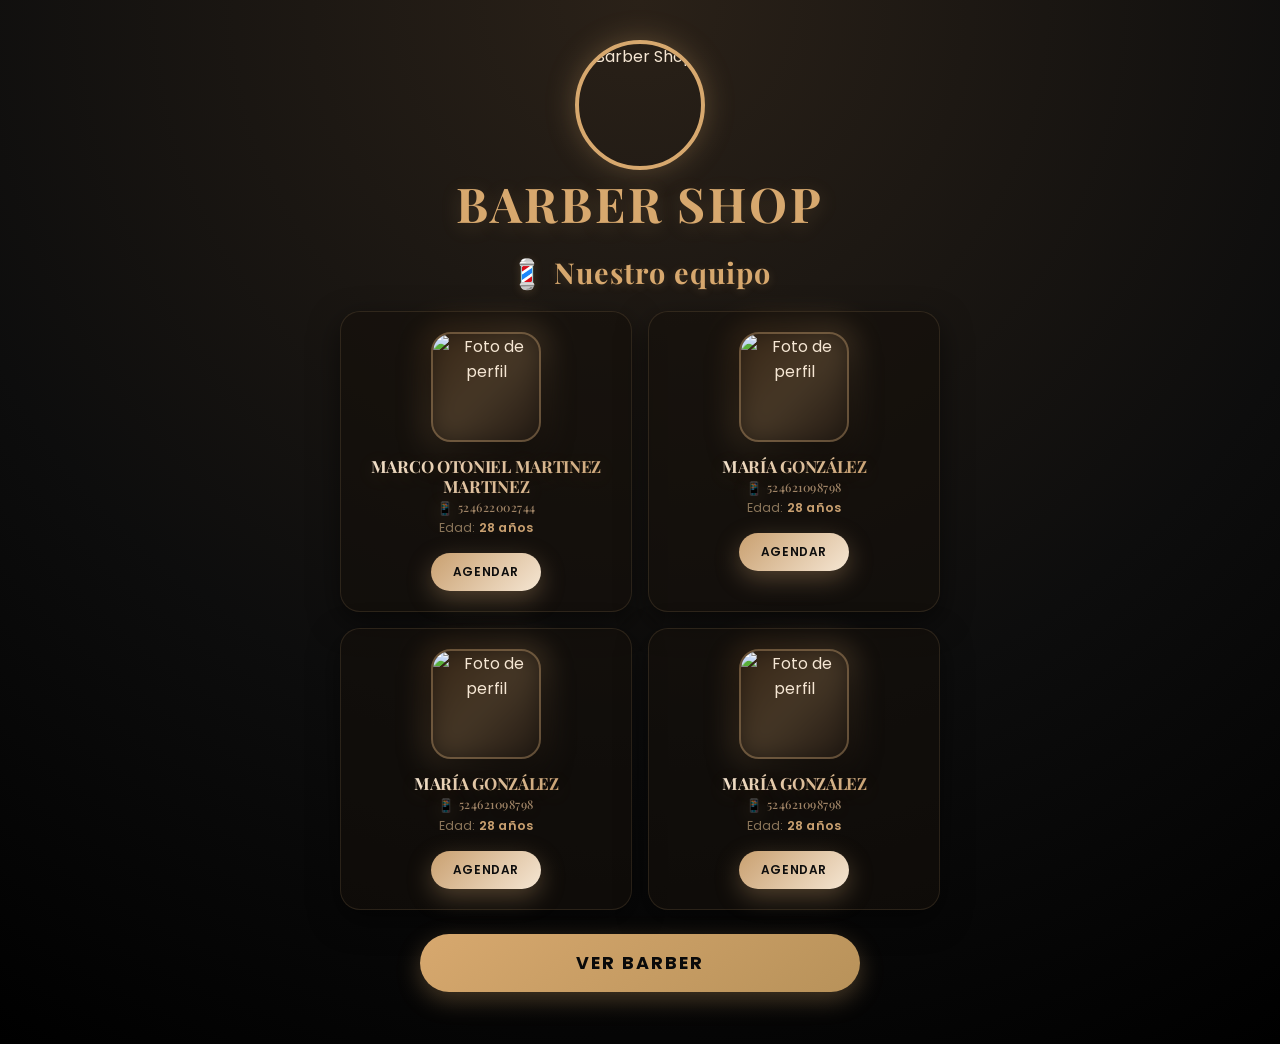
==== index.html @ 8d5e16c9 "Update index.html" ====
<!DOCTYPE html>
<html lang="es">
<head>
  <meta charset="UTF-8" />
  <meta name="viewport" content="width=device-width, initial-scale=1.0" />
  <title>Barber Shop | Sain Nt</title>
  <link rel="stylesheet" href="estilo.css" />
</head>
<body>

  <!-- ==================== CONTENEDOR PRINCIPAL ==================== -->
  <div id="contenedor-principal">

    <!-- ==================== EQUIPO / PERFILES ==================== -->
    <section id="equipo">
      <img
        src="https://www.dropbox.com/scl/fi/gk9ovs454q5nmxohsvfz5/Perfil.jpg?rlkey=qo2ha5it6e7pp2cpmdbgvv3h8&st=v2gquohz&raw=1"
        alt="Barber Shop" class="imagen-cita" />
      <h1>Barber Shop</h1>
      <h2 class="galeria-titulo">💈 Nuestro equipo</h2>

      <div class="grid">

        <div class="perfil" data-whatsapp="524622002744" data-nombre="Marco Otoniel Martinez Martinez">
          <div class="photo-wrapper">
            <img class="photo"
              src="https://images.unsplash.com/photo-1494790108377-be9c29b29330?w=400&h=400&fit=crop"
              alt="Foto de perfil">
          </div>
          <h1 class="name">Marco Otoniel Martinez Martinez</h1>
          <h1 class="Whatsapp">524622002744</h1>
          <p class="age">Edad: <span>28 años</span></p>
          <button class="btn" type="button">Agendar</button>
        </div>

        <div class="perfil" data-whatsapp="524621098798" data-nombre="María González">
          <div class="photo-wrapper">
            <img class="photo"
              src="https://images.unsplash.com/photo-1494790108377-be9c29b29330?w=400&h=400&fit=crop"
              alt="Foto de perfil">
          </div>
          <h1 class="name">María González</h1>
          <h1 class="Whatsapp">524621098798</h1>
          <p class="age">Edad: <span>28 años</span></p>
          <button class="btn" type="button">Agendar</button>
        </div>

        <div class="perfil" data-whatsapp="524621098798" data-nombre="María González">
          <div class="photo-wrapper">
            <img class="photo"
              src="https://images.unsplash.com/photo-1494790108377-be9c29b29330?w=400&h=400&fit=crop"
              alt="Foto de perfil">
          </div>
          <h1 class="name">María González</h1>
          <h1 class="Whatsapp">524621098798</h1>
          <p class="age">Edad: <span>28 años</span></p>
          <button class="btn" type="button">Agendar</button>
        </div>

        <div class="perfil" data-whatsapp="524621098798" data-nombre="María González">
          <div class="photo-wrapper">
            <img class="photo"
              src="https://images.unsplash.com/photo-1494790108377-be9c29b29330?w=400&h=400&fit=crop"
              alt="Foto de perfil">
          </div>
          <h1 class="name">María González</h1>
          <h1 class="Whatsapp">524621098798</h1>
          <p class="age">Edad: <span>28 años</span></p>
          <button class="btn" type="button">Agendar</button>
        </div>

      </div>
    </section>

    <!-- ==================== GALERÍA DE FOTOS ==================== -->
    <div id="galeria-container">
      <h2 class="galeria-titulo">📸 Fotos de nuestros cortes</h2>
      <div class="galeria-grid">

        <img src="https://www.dropbox.com/scl/fi/rebb2rkv8m1qwoywlo11x/Corte1.jpg?rlkey=35dyonvdhmhlpkt315h1ktj0w&st=x33bgt6k&raw=1" alt="Corte 1" class="galeria-foto" />
        <img src="https://www.dropbox.com/scl/fi/h7a01fz50btt3uraj9sbn/Corte2.jpg?rlkey=eo72pn3oqjks4arxpb14tcs82&st=zh1ozt8t&raw=1" alt="Corte 2" class="galeria-foto" />
        <img src="https://www.dropbox.com/scl/fi/o0qcbgrgojm6f21iariqy/Corte3.jpg?rlkey=83l7flxjhtm822s25ouggsphu&st=lciu3ddf&raw=1" alt="Corte 3" class="galeria-foto" />
        <img src="https://www.dropbox.com/scl/fi/fuzi708csgy3k9ri1jt11/Corte4.jpg?rlkey=x192fbt3ss76ifsrvoroagul5&st=v8ja7fie&raw=1" alt="Corte 4" class="galeria-foto" />
        <img src="https://www.dropbox.com/scl/fi/1bytz9dvdk6gybdmdzhyf/Corte5.jpg?rlkey=3t747ysejq23qeg1u5rkk6ebt&st=7eobbdil&raw=1" alt="Corte 5" class="galeria-foto" />

        <img src="https://www.dropbox.com/scl/fi/rebb2rkv8m1qwoywlo11x/Corte1.jpg?rlkey=35dyonvdhmhlpkt315h1ktj0w&st=x33bgt6k&raw=1" alt="Corte 6" class="galeria-foto oculta" />
        <img src="https://www.dropbox.com/scl/fi/h7a01fz50btt3uraj9sbn/Corte2.jpg?rlkey=eo72pn3oqjks4arxpb14tcs82&st=zh1ozt8t&raw=1" alt="Corte 7" class="galeria-foto oculta" />
        <img src="https://www.dropbox.com/scl/fi/o0qcbgrgojm6f21iariqy/Corte3.jpg?rlkey=83l7flxjhtm822s25ouggsphu&st=lciu3ddf&raw=1" alt="Corte 8" class="galeria-foto oculta" />

      </div>
    </div>
  </div>

  <!-- BOTÓN "VER MÁS" -->
  <button id="button2" type="button">Ver más</button>

  <!-- ==================== MODAL: FORMULARIO DE CITA ==================== -->
  <div id="modal-cita" class="modal-overlay" aria-hidden="true">
    <div class="modal-contenido" role="dialog" aria-modal="true">

      <button class="cerrar-modal" id="cerrarModal" type="button" aria-label="Cerrar">&times;</button>

      <img id="barberoFoto" class="imagen-cita" src="" alt="Barbero" />

      <h2 class="modal-titulo">Agendar con <span id="barberoNombre"></span></h2>
      <p class="modal-whats">WhatsApp: <strong id="barberoWhats"></strong></p>

      <input type="text" id="nombreInput" placeholder="Tu nombre completo..." required />
      <input type="text" id="servicioInput" placeholder="Servicio (ej. Corte + Barba)..." />

      <label class="label-banner" for="fechaInput">📅 Fecha</label>
      <input type="date" id="fechaInput" required />

      <label class="label-banner" for="horaInput">🕒 Hora</label>
      <input type="time" id="horaInput" required />

      <h3 class="Tex-tucita">Tu cita se agenda por medio de nuestro WhatsApp.</h3>
      <button id="agendarBtn" type="button">Enviar cita por WhatsApp</button>
    </div>
  </div>

  <!-- ==================== PANTALLA DE PRE-AGENDA ==================== -->
  <div id="preagenda-overlay">
    <img
      src="https://www.dropbox.com/scl/fi/gk9ovs454q5nmxohsvfz5/Perfil.jpg?rlkey=qo2ha5it6e7pp2cpmdbgvv3h8&st=v2gquohz&raw=1"
      alt="Barber shop" class="imagen-cita" />
    <h2>Estamos cerrados</h2>
    <p>Nuestro horario terminó a las <strong>9:10 pm</strong>.<br>
       Puedes dejar tu cita pre-agendada para mañana.</p>
    <button id="preagendarBtn" type="button">Pre-agendar</button>
  </div>

  <script src="script.js"></script>
</body>
</html>
---- estilo.css ----
/* ============================================================
   FUENTES EXTERNAS
   ============================================================ */
@import url('https://fonts.googleapis.com/css2?family=Inter:wght@300;400;600;700&family=Playfair+Display:wght@700&family=Poppins:wght@300;400;600;700&display=swap');

/* ============================================================
   RESETEO Y BASE
   ============================================================ */
* {
  margin: 0;
  padding: 0;
  box-sizing: border-box;
}

/* ============================================================
   BODY
   ============================================================ */
body {
  min-height: 100vh;
  font-family: 'Poppins', 'Inter', -apple-system, BlinkMacSystemFont, 'Segoe UI', Roboto, sans-serif;
  background: #0a0a0a;
  background-image: radial-gradient(circle at top, #2a2118 0%, #0d0d0d 60%, #000 100%);
  color: #f5e6d3;
  padding: 40px 20px;
  display: flex;
  flex-direction: column;
  align-items: center;
  justify-content: center;
  position: relative;
}

/* ============================================================
   BLOQUE 1 · GRID DE PERFILES
   ============================================================ */
.grid {
  display: grid;
  grid-template-columns: repeat(2, 1fr);
  gap: 16px;
  width: 100%;
  max-width: 900px;
  margin: 0 auto;
}

.perfil {
  display: flex;
  flex-direction: column;
  align-items: center;
  text-align: center;
  padding: 20px 12px;
  border-radius: 20px;
  background: rgba(20, 15, 10, 0.6);
  border: 1px solid rgba(201, 160, 112, 0.15);
  box-shadow: 0 10px 30px rgba(0, 0, 0, 0.5);
  transition: transform 0.3s ease, box-shadow 0.3s ease, border-color 0.3s ease;
}

.perfil:hover {
  transform: translateY(-5px);
  border-color: rgba(201, 160, 112, 0.4);
  box-shadow: 0 15px 40px rgba(139, 90, 43, 0.35);
}

.photo-wrapper {
  position: relative;
  display: inline-block;
  margin-bottom: 14px;
}

.photo-wrapper::before {
  content: '';
  position: absolute;
  inset: -6px;
  border-radius: 22px;
  background: linear-gradient(135deg, #8b5a2b, #c9a070, #3b2a1f);
  z-index: -1;
  filter: blur(14px);
  opacity: 0.7;
}

.photo {
  width: 110px;
  height: 110px;
  border-radius: 20px;
  object-fit: cover;
  display: block;
  border: 2px solid rgba(201, 160, 112, 0.4);
  box-shadow: 0 10px 30px rgba(0, 0, 0, 0.6);
  transition: transform 0.4s ease, box-shadow 0.4s ease;
}

.photo:hover {
  transform: scale(1.03);
  box-shadow: 0 15px 40px rgba(139, 90, 43, 0.6);
}

.name {
  font-size: 1.05rem;
  font-weight: 700;
  letter-spacing: -0.3px;
  background: linear-gradient(135deg, #f5e6d3, #c9a070);
  -webkit-background-clip: text;
  -webkit-text-fill-color: transparent;
  background-clip: text;
  margin-bottom: 4px;
}

.Whatsapp {
  font-size: 0.75rem;
  font-weight: 500;
  color: #a08466;
  letter-spacing: 0.5px;
  margin-bottom: 4px;
  display: inline-flex;
  align-items: center;
  gap: 4px;
}

.Whatsapp::before {
  content: '📱';
  font-size: 0.8rem;
}

.age {
  font-size: 0.78rem;
  color: #8a755a;
  letter-spacing: 0.2px;
  margin-bottom: 16px;
}

.age span {
  font-weight: 600;
  color: #c9a070;
}

.btn {
  padding: 10px 22px;
  font-size: 0.75rem;
  font-weight: 600;
  font-family: inherit;
  color: #0d0d0d;
  background: linear-gradient(135deg, #c9a070, #f5e6d3, #c9a070);
  background-size: 200% 200%;
  border: none;
  border-radius: 50px;
  cursor: pointer;
  letter-spacing: 0.6px;
  text-transform: uppercase;
  box-shadow: 0 8px 24px rgba(201, 160, 112, 0.35);
  transition: all 0.35s ease;
}

.btn:hover {
  background-position: 100% 50%;
  transform: translateY(-3px);
  box-shadow: 0 12px 32px rgba(201, 160, 112, 0.6);
}

.btn:active {
  transform: translateY(-1px);
  box-shadow: 0 6px 18px rgba(201, 160, 112, 0.4);
}

/* ============================================================
   CONTENEDOR PRINCIPAL
   ============================================================ */
#contenedor-principal {
  width: 100%;
  max-width: 600px;
  display: flex;
  flex-direction: column;
  align-items: center;
}

/* ============================================================
   GALERÍA
   ============================================================ */
#galeria-container {
  width: 100%;
  max-width: 600px;
  display: flex;
  flex-direction: column;
  align-items: center;
  justify-content: center;
  text-align: center;
  box-sizing: border-box;
  transition: all 0.6s ease;
  overflow: hidden;
  max-height: 0;
  opacity: 0;
  margin: 0;
  padding: 0;
  pointer-events: none;
}

#galeria-container.visible {
  max-height: 5000px;
  opacity: 1;
  margin: 20px auto 10px;
  padding: 0 10px;
  pointer-events: auto;
}

/* ============================================================
   IMAGEN CIRCULAR
   ============================================================ */
.imagen-cita {
  display: block;
  width: 130px;
  height: 130px;
  border-radius: 50%;
  object-fit: cover;
  margin: 0 auto 5px;
  border: 4px solid #D7A86E;
  box-shadow: 0 0 30px rgba(215, 168, 110, 0.3);
  transition: transform 0.4s ease, box-shadow 0.4s ease;
}

.imagen-cita:hover {
  transform: scale(1.05) rotate(-2deg);
  box-shadow: 0 0 50px rgba(215, 168, 110, 0.5);
}

/* ============================================================
   TÍTULOS
   ============================================================ */
h1 {
  font-family: 'Playfair Display', serif;
  color: #D7A86E;
  font-size: clamp(1.8rem, 5vw, 3.5rem);
  font-weight: 700;
  letter-spacing: clamp(1px, 0.3vw, 3px);
  text-shadow: 0 4px 20px rgba(215, 168, 110, 0.2);
  margin: 0 0 20px 0;
  line-height: 1.2;
  text-transform: uppercase;
  word-wrap: break-word;
  overflow-wrap: break-word;
  max-width: 100%;
  text-align: center;
}

/* ============================================================
   LABELS
   ============================================================ */
.label-banner {
  display: block;
  font-family: 'Poppins', sans-serif;
  font-size: 0.8rem;
  font-weight: 600;
  text-transform: uppercase;
  letter-spacing: 1.5px;
  color: #D7A86E;
  margin-bottom: 4px;
  text-align: left;
  padding-left: 5px;
  opacity: 0.8;
  width: 100%;
  max-width: 440px;
}

/* ============================================================
   INPUTS
   ============================================================ */
#nombreInput,
#servicioInput {
  background: rgba(255, 255, 255, 0.06);
  backdrop-filter: blur(6px);
  -webkit-backdrop-filter: blur(6px);
  border: 1px solid rgba(215, 168, 110, 0.25);
  border-radius: 50px;
  padding: 15px 22px;
  width: 100%;
  max-width: 440px;
  font-size: 1rem;
  font-family: 'Poppins', sans-serif;
  font-weight: 300;
  color: #f0e6d3;
  outline: none;
  transition: all 0.3s ease;
  box-shadow: inset 0 2px 8px rgba(0, 0, 0, 0.4);
  margin-bottom: 14px;
}

#nombreInput::placeholder,
#servicioInput::placeholder {
  color: rgba(240, 230, 211, 0.5);
  font-weight: 300;
  letter-spacing: 0.5px;
}

#nombreInput:focus,
#servicioInput:focus {
  background: rgba(255, 255, 255, 0.12);
  border-color: #D7A86E;
  box-shadow: 0 0 25px rgba(215, 168, 110, 0.15), inset 0 2px 8px rgba(0, 0, 0, 0.4);
  color: #fff;
}

#fechaInput,
#horaInput {
  background: linear-gradient(145deg, #2a1f1a, #1a1210);
  border: 2px solid rgba(215, 168, 110, 0.4);
  border-radius: 50px;
  padding: 14px 22px;
  width: 100%;
  max-width: 440px;
  font-family: 'Poppins', sans-serif;
  font-weight: 600;
  font-size: 1.1rem;
  color: #f0e6d3;
  outline: none;
  transition: all 0.3s ease;
  box-shadow: 0 4px 15px rgba(0, 0, 0, 0.5), inset 0 2px 8px rgba(0, 0, 0, 0.4);
  margin-bottom: 18px;
  cursor: pointer;
  appearance: none;
  -webkit-appearance: none;
  text-align: center;
  letter-spacing: 1px;
  position: relative;
}

#fechaInput::-webkit-calendar-picker-indicator,
#horaInput::-webkit-calendar-picker-indicator {
  filter: invert(1) brightness(100%) sepia(30%) hue-rotate(10deg) saturate(300%);
  cursor: pointer;
  padding: 5px;
  opacity: 0.6;
  margin-left: 8px;
}

#fechaInput:hover,
#horaInput:hover {
  border-color: #D7A86E;
  background: linear-gradient(145deg, #3d2c25, #241a16);
  box-shadow: 0 8px 25px rgba(215, 168, 110, 0.2), inset 0 2px 8px rgba(0, 0, 0, 0.4);
  transform: translateY(-2px);
}

#fechaInput:focus,
#horaInput:focus {
  border-color: #D7A86E;
  background: linear-gradient(145deg, #3d2c25, #241a16);
  box-shadow: 0 0 30px rgba(215, 168, 110, 0.25), inset 0 2px 8px rgba(0, 0, 0, 0.4);
  transform: scale(1.02);
}

#fechaInput:valid,
#horaInput:valid {
  color: #f0e6d3;
}

/* ============================================================
   TEXTO WHATSAPP
   ============================================================ */
.Tex-tucita {
  font-size: 12px;
  text-align: center;
  font-style: italic;
  color: #fcf9f9;
  margin: 6px 0;
}

/* ============================================================
   BOTÓN AGENDAR (dentro del modal)
   ============================================================ */
#agendarBtn {
  background: linear-gradient(145deg, #D7A86E, #b8925a);
  border: none;
  border-radius: 50px;
  padding: 16px 28px;
  width: 100%;
  max-width: 440px;
  font-family: 'Poppins', sans-serif;
  font-weight: 700;
  font-size: 1.1rem;
  text-transform: uppercase;
  letter-spacing: 2.5px;
  color: #0a0a0a;
  cursor: pointer;
  transition: all 0.25s ease;
  box-shadow: 0 8px 25px rgba(215, 168, 110, 0.3);
  margin-top: 16px;
  margin-bottom: 4px;
  position: relative;
  overflow: hidden;
}

#agendarBtn:hover {
  transform: translateY(-3px) scale(1.02);
  box-shadow: 0 12px 35px rgba(215, 168, 110, 0.5);
  background: linear-gradient(145deg, #e2bc82, #c49e6a);
}

#agendarBtn:active {
  transform: scale(0.96);
  box-shadow: 0 4px 15px rgba(215, 168, 110, 0.2);
}

#agendarBtn::after {
  content: "";
  position: absolute;
  top: -50%;
  left: -50%;
  width: 200%;
  height: 200%;
  background: radial-gradient(circle, rgba(255, 255, 255, 0.15) 0%, transparent 60%);
  opacity: 0;
  transition: opacity 0.4s ease;
  pointer-events: none;
}

#agendarBtn:hover::after {
  opacity: 1;
}

/* ============================================================
   BOTÓN "VER MÁS"
   ============================================================ */
#button2 {
  background: linear-gradient(145deg, #D7A86E, #b8925a);
  border: none;
  border-radius: 50px;
  padding: 14px 28px;
  width: 100%;
  max-width: 440px;
  font-family: 'Poppins', sans-serif;
  font-weight: 700;
  font-size: 1rem;
  text-transform: uppercase;
  letter-spacing: 2px;
  color: #0a0a0a;
  cursor: pointer;
  transition: all 0.25s ease;
  box-shadow: 0 8px 25px rgba(215, 168, 110, 0.3);
  margin-top: 24px;
  margin-bottom: 12px;
  position: relative;
  overflow: hidden;
}

#button2:hover {
  transform: translateY(-3px) scale(1.02);
  box-shadow: 0 12px 35px rgba(215, 168, 110, 0.5);
  background: linear-gradient(145deg, #e2bc82, #c49e6a);
}

#button2:active {
  transform: scale(0.96);
  box-shadow: 0 4px 15px rgba(215, 168, 110, 0.2);
}

#button2::after {
  content: "";
  position: absolute;
  top: -50%;
  left: -50%;
  width: 200%;
  height: 200%;
  background: radial-gradient(circle, rgba(255, 255, 255, 0.15) 0%, transparent 60%);
  opacity: 0;
  transition: opacity 0.4s ease;
  pointer-events: none;
}

#button2:hover::after {
  opacity: 1;
}

/* ============================================================
   GALERÍA DE FOTOS
   ============================================================ */
.galeria-titulo {
  font-family: 'Playfair Display', serif;
  color: #D7A86E;
  font-size: 1.8rem;
  font-weight: 700;
  text-align: center;
  margin-bottom: 20px;
  text-shadow: 0 2px 10px rgba(215, 168, 110, 0.2);
  letter-spacing: 1px;
  width: 100%;
}

.galeria-grid {
  display: flex;
  flex-direction: column;
  align-items: center;
  gap: 20px;
  width: 100%;
}

.galeria-foto {
  display: block;
  margin: 0 auto;
  width: 100%;
  max-width: 500px;
  height: auto;
  aspect-ratio: 16 / 9;
  object-fit: cover;
  border-radius: 16px;
  box-shadow: 0 4px 20px rgba(0, 0, 0, 0.6);
  transition: transform 0.3s ease, box-shadow 0.3s ease, border-color 0.3s ease;
  background: #1a1a1a;
  border: 1px solid rgba(215, 168, 110, 0.15);
}

.galeria-foto:hover {
  transform: scale(1.03);
  box-shadow: 0 8px 35px rgba(215, 168, 110, 0.25);
  border-color: rgba(215, 168, 110, 0.4);
}

.galeria-foto.oculta {
  display: none;
}

/* ============================================================
   ANIMACIÓN DE ENTRADA
   ============================================================ */
@keyframes fadeInUp {
  0% {
    opacity: 0;
    transform: translateY(40px) scale(0.96);
  }
  100% {
    opacity: 1;
    transform: translateY(0) scale(1);
  }
}

.imagen-cita,
h1,
.label-banner,
#nombreInput,
#fechaInput,
#horaInput,
#servicioInput,
#agendarBtn {
  animation: fadeInUp 0.8s ease forwards;
}

.label-banner { animation-delay: 0.05s; }
#nombreInput  { animation-delay: 0.1s; }
#fechaInput   { animation-delay: 0.15s; }
#horaInput    { animation-delay: 0.2s; }
#servicioInput{ animation-delay: 0.25s; }
#agendarBtn   { animation-delay: 0.3s; }

/* ============================================================
   MODAL DE CITA
   ============================================================ */
.modal-overlay {
  position: fixed;
  inset: 0;
  background: rgba(0, 0, 0, 0.8);
  backdrop-filter: blur(6px);
  -webkit-backdrop-filter: blur(6px);
  display: flex;
  align-items: center;
  justify-content: center;
  padding: 20px;
  z-index: 9998;
  opacity: 0;
  visibility: hidden;
  transition: opacity 0.3s ease, visibility 0.3s ease;
}

.modal-overlay.activo {
  opacity: 1;
  visibility: visible;
}

.modal-contenido {
  position: relative;
  background: linear-gradient(160deg, #1c140e 0%, #0d0907 100%);
  border: 1px solid rgba(215, 168, 110, 0.25);
  border-radius: 24px;
  padding: 30px 24px 26px;
  width: 100%;
  max-width: 440px;
  max-height: 92vh;
  overflow-y: auto;
  box-shadow: 0 30px 60px rgba(0, 0, 0, 0.7), 0 0 40px rgba(215, 168, 110, 0.08);
  text-align: center;
  transform: translateY(30px) scale(0.94);
  transition: transform 0.35s cubic-bezier(0.22, 1, 0.36, 1);
}

.modal-overlay.activo .modal-contenido {
  transform: translateY(0) scale(1);
}

/* Scrollbar del modal */
.modal-contenido::-webkit-scrollbar {
  width: 6px;
}
.modal-contenido::-webkit-scrollbar-thumb {
  background: rgba(215, 168, 110, 0.4);
  border-radius: 10px;
}
.modal-contenido::-webkit-scrollbar-track {
  background: transparent;
}

/* Foto circular del barbero dentro del modal */
.modal-contenido .imagen-cita {
  width: 100px;
  height: 100px;
  border-width: 3px;
  margin-bottom: 12px;
}

/* Título del modal */
.modal-titulo {
  font-family: 'Playfair Display', serif;
  color: #D7A86E;
  font-size: 1.35rem;
  font-weight: 700;
  letter-spacing: 0.5px;
  margin-bottom: 6px;
  text-align: center;
  text-shadow: 0 4px 20px rgba(215, 168, 110, 0.2);
}

.modal-titulo span {
  background: linear-gradient(135deg, #f5e6d3, #c9a070);
  -webkit-background-clip: text;
  -webkit-text-fill-color: transparent;
  background-clip: text;
}

/* Texto de WhatsApp del barbero */
.modal-whats {
  font-size: 0.8rem;
  color: #a08466;
  letter-spacing: 0.5px;
  margin-bottom: 22px;
  display: inline-flex;
  align-items: center;
  justify-content: center;
  gap: 6px;
  padding: 6px 14px;
  border: 1px solid rgba(215, 168, 110, 0.2);
  border-radius: 50px;
  background: rgba(215, 168, 110, 0.05);
}

.modal-whats::before {
  content: '📱';
  font-size: 0.85rem;
}

.modal-whats strong {
  color: #D7A86E;
  font-weight: 600;
}

/* Botón cerrar */
.cerrar-modal {
  position: absolute;
  top: 12px;
  right: 16px;
  width: 38px;
  height: 38px;
  background: rgba(215, 168, 110, 0.1);
  border: 1px solid rgba(215, 168, 110, 0.25);
  border-radius: 50%;
  font-size: 22px;
  line-height: 1;
  cursor: pointer;
  color: #D7A86E;
  display: flex;
  align-items: center;
  justify-content: center;
  transition: all 0.25s ease;
  padding: 0;
}

.cerrar-modal:hover {
  background: rgba(215, 168, 110, 0.25);
  color: #fff;
  transform: rotate(90deg);
}

/* Inputs dentro del modal: heredan los estilos de arriba */
.modal-contenido input {
  width: 100%;
  max-width: 100%;
}

.modal-contenido .label-banner {
  max-width: 100%;
}

.modal-contenido #agendarBtn {
  max-width: 100%;
}

/* ============================================================
   PANTALLA DE PRE-AGENDA
   ============================================================ */
#preagenda-overlay {
  display: none;
  position: fixed;
  inset: 0;
  z-index: 9999;
  flex-direction: column;
  align-items: center;
  justify-content: center;
  text-align: center;
  gap: 16px;
  padding: 24px;
  background: #0a0a0a;
  background-image: radial-gradient(circle at 50% 40%, #1a1a1a 0%, #0a0a0a 90%);
  color: #f0e6d3;
  overflow-y: auto;
}

#preagenda-overlay .imagen-cita {
  width: 130px;
  height: 130px;
  margin-bottom: 10px;
  animation: fadeInUp 0.8s ease forwards;
}

#preagenda-overlay h2 {
  font-family: 'Playfair Display', serif;
  color: #D7A86E;
  font-size: clamp(1.6rem, 5vw, 2.4rem);
  font-weight: 700;
  letter-spacing: 1px;
  text-transform: uppercase;
  text-shadow: 0 4px 20px rgba(215, 168, 110, 0.25);
  max-width: 90%;
  opacity: 0;
  animation: fadeInUp 0.8s ease 0.1s forwards;
}

#preagenda-overlay p {
  font-family: 'Poppins', sans-serif;
  font-weight: 300;
  font-size: 1rem;
  line-height: 1.5;
  color: rgba(240, 230, 211, 0.85);
  max-width: 420px;
  opacity: 0;
  animation: fadeInUp 0.8s ease 0.2s forwards;
}

#preagenda-overlay p strong {
  color: #D7A86E;
  font-weight: 600;
}

#preagendarBtn {
  margin-top: 10px;
  background: linear-gradient(145deg, #D7A86E, #b8925a);
  border: none;
  border-radius: 50px;
  padding: 16px 40px;
  font-family: 'Poppins', sans-serif;
  font-weight: 700;
  font-size: 1.1rem;
  text-transform: uppercase;
  letter-spacing: 2.5px;
  color: #0a0a0a;
  cursor: pointer;
  transition: all 0.25s ease;
  box-shadow: 0 8px 25px rgba(215, 168, 110, 0.35);
  position: relative;
  overflow: hidden;
  opacity: 0;
  animation: fadeInUp 0.8s ease 0.3s forwards;
}

#preagendarBtn:hover {
  transform: translateY(-3px) scale(1.03);
  box-shadow: 0 12px 35px rgba(215, 168, 110, 0.55);
  background: linear-gradient(145deg, #e2bc82, #c49e6a);
}

#preagendarBtn:active {
  transform: scale(0.96);
  box-shadow: 0 4px 15px rgba(215, 168, 110, 0.25);
}

/* ============================================================
   ESTADO CERRADO (body.cerrado)
   ============================================================ */
body.cerrado #contenedor-principal,
body.cerrado #button2 {
  display: none !important;
}

body.cerrado #preagenda-overlay {
  display: flex;
}

/* ============================================================
   RESPONSIVE · Móviles muy pequeños (≤ 375px)
   ============================================================ */
@media (max-width: 375px) {
  body { padding: 12px; }
  .imagen-cita { width: 80px; height: 80px; border-width: 3px; }
  h1 { font-size: 1.6rem; letter-spacing: 1.5px; margin-bottom: 16px; }
  .label-banner { font-size: 0.7rem; letter-spacing: 1px; max-width: 100%; }
  #nombreInput, #servicioInput { padding: 11px 16px; font-size: 0.85rem; margin-bottom: 10px; max-width: 100%; }
  #fechaInput, #horaInput { padding: 10px 16px; font-size: 0.85rem; margin-bottom: 14px; max-width: 100%; }
  #agendarBtn, #button2 { padding: 12px 16px; font-size: 0.9rem; letter-spacing: 1.5px; max-width: 100%; }
  #button2 { margin-top: 18px; }
  .galeria-titulo { font-size: 1.2rem; }
  .galeria-foto { max-width: 100%; border-radius: 12px; aspect-ratio: 4/3; }
  #galeria-container.visible { padding: 0 4px; }

  .modal-contenido { padding: 22px 16px 20px; border-radius: 18px; }
  .modal-contenido .imagen-cita { width: 78px; height: 78px; }
  .modal-titulo { font-size: 1.1rem; }
  .modal-whats { font-size: 0.72rem; padding: 5px 10px; }
  .cerrar-modal { width: 32px; height: 32px; font-size: 19px; top: 8px; right: 10px; }
}

/* ============================================================
   RESPONSIVE · Móviles medianos (376px - 480px)
   ============================================================ */
@media (min-width: 376px) and (max-width: 480px) {
  body { padding: 16px; }
  .imagen-cita { width: 100px; height: 100px; border-width: 3px; }
  h1 { font-size: 1.8rem; letter-spacing: 2px; margin-bottom: 18px; }
  .label-banner { max-width: 100%; }
  #nombreInput, #servicioInput { padding: 13px 18px; font-size: 0.9rem; margin-bottom: 12px; max-width: 100%; }
  #fechaInput, #horaInput { padding: 12px 18px; font-size: 0.9rem; margin-bottom: 16px; max-width: 100%; }
  #agendarBtn, #button2 { padding: 14px 20px; font-size: 1rem; letter-spacing: 2px; max-width: 100%; }
  #button2 { margin-top: 20px; }
  .galeria-titulo { font-size: 1.4rem; }
  .galeria-foto { max-width: 100%; }

  .modal-contenido { padding: 26px 20px 22px; }
  .modal-contenido .imagen-cita { width: 90px; height: 90px; }
  .modal-titulo { font-size: 1.2rem; }
}

/* ============================================================
   RESPONSIVE · Tablets pequeñas (481px - 768px)
   ============================================================ */
@media (min-width: 481px) and (max-width: 768px) {
  body { padding: 20px; }
  .imagen-cita { width: 120px; height: 120px; }
  h1 { font-size: 2rem; letter-spacing: 2.5px; margin-bottom: 18px; }
  #nombreInput, #servicioInput { padding: 14px 20px; font-size: 0.95rem; margin-bottom: 13px; max-width: 400px; }
  #fechaInput, #horaInput { padding: 13px 20px; font-size: 1rem; margin-bottom: 17px; max-width: 400px; }
  #agendarBtn, #button2 { padding: 15px 24px; font-size: 1rem; letter-spacing: 2.5px; max-width: 400px; }
  .label-banner { max-width: 400px; }
  .galeria-titulo { font-size: 1.6rem; }
  .galeria-foto { max-width: 450px; }
}

/* ============================================================
   RESPONSIVE · Tablets grandes / laptops pequeñas (769px - 1024px)
   ============================================================ */
@media (min-width: 769px) and (max-width: 1024px) {
  .imagen-cita { width: 140px; height: 140px; }
  h1 { font-size: 2.6rem; }
  #nombreInput, #servicioInput { font-size: 1rem; padding: 15px 22px; max-width: 480px; }
  #fechaInput, #horaInput { font-size: 1.1rem; padding: 14px 22px; max-width: 480px; }
  #agendarBtn, #button2 { font-size: 1.1rem; padding: 16px 28px; max-width: 480px; }
  .label-banner { max-width: 480px; }
  .galeria-foto { max-width: 500px; }
}

/* ============================================================
   RESPONSIVE · Escritorio (≥ 1025px)
   ============================================================ */
@media (min-width: 1025px) {
  .imagen-cita { width: 130px; height: 130px; }
  h1 { font-size: 2.4rem; }
  #nombreInput, #servicioInput { font-size: 1rem; padding: 15px 22px; max-width: 440px; }
  #fechaInput, #horaInput { font-size: 1.1rem; padding: 14px 22px; max-width: 440px; }
  #agendarBtn, #button2 { font-size: 1.1rem; padding: 16px 28px; max-width: 440px; }
  .label-banner { max-width: 440px; }
  .galeria-foto { max-width: 550px; }
}

/* ============================================================
   RESPONSIVE · Modo paisaje en móviles
   ============================================================ */
@media (max-height: 700px) and (orientation: landscape) {
  body { padding: 10px 20px; }
  .imagen-cita { width: 60px; height: 60px; border-width: 2px; margin-bottom: 2px; }
  h1 { font-size: 1.4rem; margin-bottom: 10px; letter-spacing: 1.5px; }
  .label-banner { font-size: 0.65rem; margin-bottom: 2px; max-width: 500px; }
  #nombreInput, #servicioInput { padding: 8px 14px; font-size: 0.8rem; margin-bottom: 6px; max-width: 500px; }
  #fechaInput, #horaInput { padding: 8px 14px; font-size: 0.8rem; margin-bottom: 8px; max-width: 500px; }
  #agendarBtn, #button2 { padding: 10px 16px; font-size: 0.85rem; letter-spacing: 1.5px; max-width: 500px; }
  .galeria-titulo { font-size: 1rem; margin-bottom: 8px; }
  .galeria-foto { max-width: 400px; aspect-ratio: 16/9; border-radius: 10px; }
  #galeria-container.visible { margin: 10px auto; }

  .modal-contenido { max-height: 96vh; padding: 18px 20px; }
  .modal-contenido .imagen-cita { width: 60px; height: 60px; margin-bottom: 6px; }
  .modal-titulo { font-size: 1rem; margin-bottom: 4px; }
  .modal-whats { margin-bottom: 12px; font-size: 0.72rem; }
}

/* ============================================================
   RESPONSIVE · Grid de perfiles en móvil
   ============================================================ */
@media (max-width: 600px) {
  body { padding: 20px 10px; }

  .grid { gap: 10px; }

  .perfil {
    padding: 14px 8px;
    border-radius: 16px;
  }

  .photo {
    width: 85px;
    height: 85px;
    border-radius: 16px;
  }

  .name { font-size: 0.88rem; }
  .Whatsapp { font-size: 0.68rem; }
  .age { font-size: 0.7rem; margin-bottom: 12px; }

  .btn {
    padding: 8px 14px;
    font-size: 0.68rem;
    letter-spacing: 0.4px;
  }
}

/* ============================================================
   RESPONSIVE · Overlay de pre-agenda (≤ 480px)
   ============================================================ */
@media (max-width: 480px) {
  #preagenda-overlay .imagen-cita { width: 100px; height: 100px; }
  #preagenda-overlay h2 { font-size: 1.6rem; }
  #preagenda-overlay p { font-size: 0.9rem; }
  #preagendarBtn { padding: 14px 32px; font-size: 1rem; letter-spacing: 2px; }
}
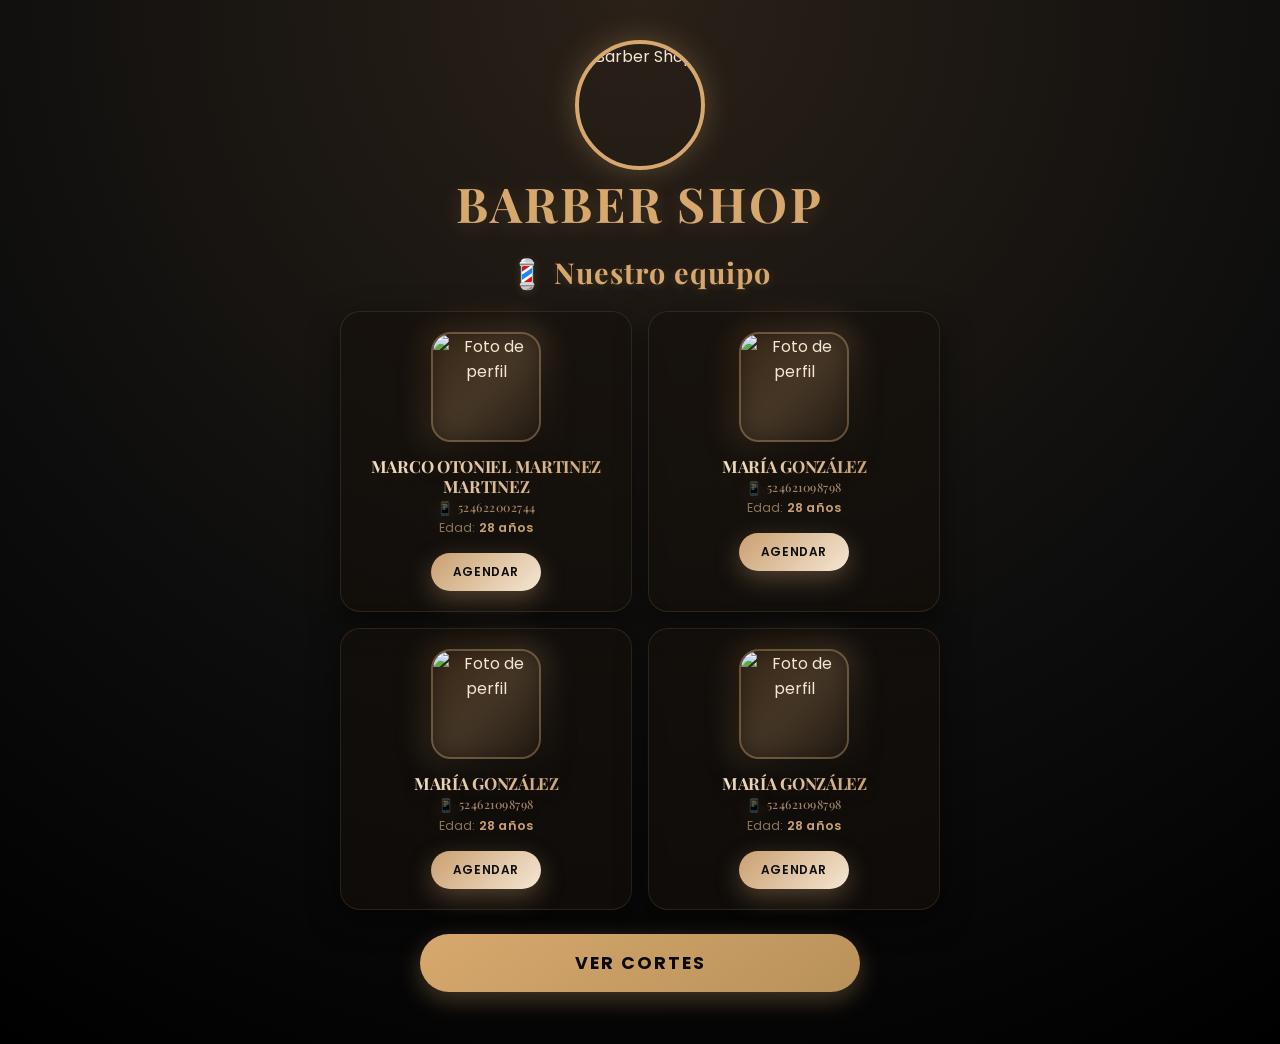
==== commit 30e8b178: "Update index.html" ====
--- a/index.html
+++ b/index.html
@@ -115,7 +115,7 @@
       <input type="time" id="horaInput" required />
 
       <h3 class="Tex-tucita">Tu cita se agenda por medio de nuestro WhatsApp.</h3>
-      <button id="agendarBtn" type="button">Enviar cita por WhatsApp</button>
+      <button id="agendarBtn" type="button">Agendar</button>
     </div>
   </div>
 
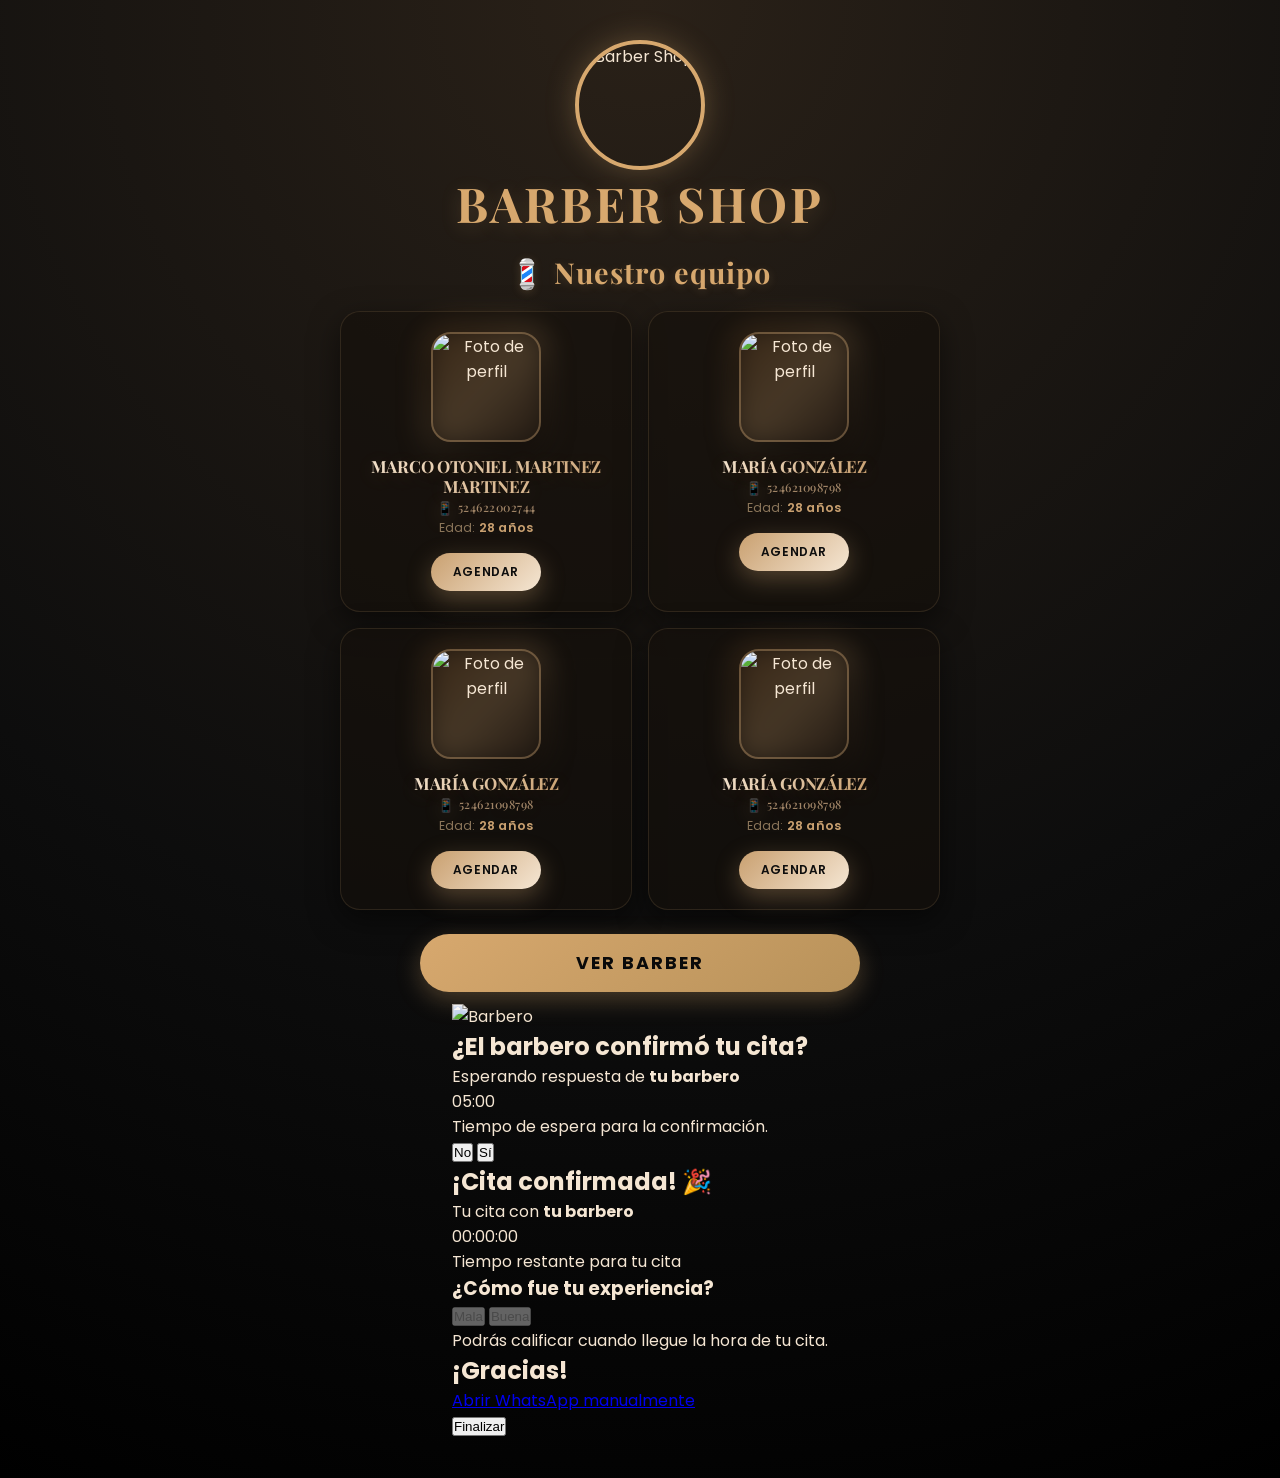
==== commit f91f2220: "Update index.html" ====
--- a/index.html
+++ b/index.html
@@ -130,6 +130,64 @@
     <button id="preagendarBtn" type="button">Pre-agendar</button>
   </div>
 
+  <!-- ============================================================
+       NUEVO: SEGUIMIENTO DE LA CITA (BLOQUEA TODA LA PÁGINA)
+       ============================================================ -->
+  <div id="seguimiento-overlay" aria-hidden="true" role="alertdialog" aria-modal="true" aria-live="assertive">
+    <div class="seg-card">
+
+      <img id="segFoto" class="seg-foto" src="" alt="Barbero" />
+
+      <!-- ---------- PASO 1: ¿EL BARBERO CONFIRMÓ? ---------- -->
+      <div id="pasoConfirmacion" class="seg-paso">
+        <h2 class="seg-titulo">¿El barbero confirmó tu cita?</h2>
+        <p class="seg-sub">Esperando respuesta de <strong id="segNombre">tu barbero</strong></p>
+
+        <div class="seg-contador" id="contadorConfirmacion">05:00</div>
+        <p class="seg-nota" id="notaConfirmacion">Tiempo de espera para la confirmación.</p>
+
+        <div class="seg-botones">
+          <button id="btnNo" class="seg-btn seg-no" type="button">No</button>
+          <button id="btnSi" class="seg-btn seg-si" type="button">Sí</button>
+        </div>
+      </div>
+
+      <!-- ---------- PASO 2: CUENTA REGRESIVA HASTA LA CITA ---------- -->
+      <div id="pasoCita" class="seg-paso oculto">
+        <h2 class="seg-titulo">¡Cita confirmada! 🎉</h2>
+        <p class="seg-sub">
+          Tu cita con <strong id="segNombre2">tu barbero</strong><br>
+          <span id="segFechaCita"></span>
+        </p>
+
+        <div class="seg-contador" id="contadorCita">00:00:00</div>
+        <p class="seg-nota">Tiempo restante para tu cita</p>
+
+        <h3 class="seg-pregunta">¿Cómo fue tu experiencia?</h3>
+        <div class="seg-botones">
+          <button id="btnMala"  class="seg-btn seg-mala"  type="button" disabled>Mala</button>
+          <button id="btnBuena" class="seg-btn seg-buena" type="button" disabled>Buena</button>
+        </div>
+        <p class="seg-nota" id="notaCalificar">Podrás calificar cuando llegue la hora de tu cita.</p>
+      </div>
+
+      <!-- ---------- PASO 3: GRACIAS ---------- -->
+      <div id="pasoGracias" class="seg-paso oculto">
+        <h2 class="seg-titulo" id="graciasTitulo">¡Gracias!</h2>
+        <p class="seg-sub" id="graciasTexto"></p>
+
+        <a id="linkWhatsManual" class="seg-link oculto" href="#" target="_blank" rel="noopener">
+          Abrir WhatsApp manualmente
+        </a>
+
+        <div class="seg-botones">
+          <button id="btnFinalizar" class="seg-btn seg-si" type="button">Finalizar</button>
+        </div>
+      </div>
+
+    </div>
+  </div>
+
   <script src="script.js"></script>
 </body>
 </html>
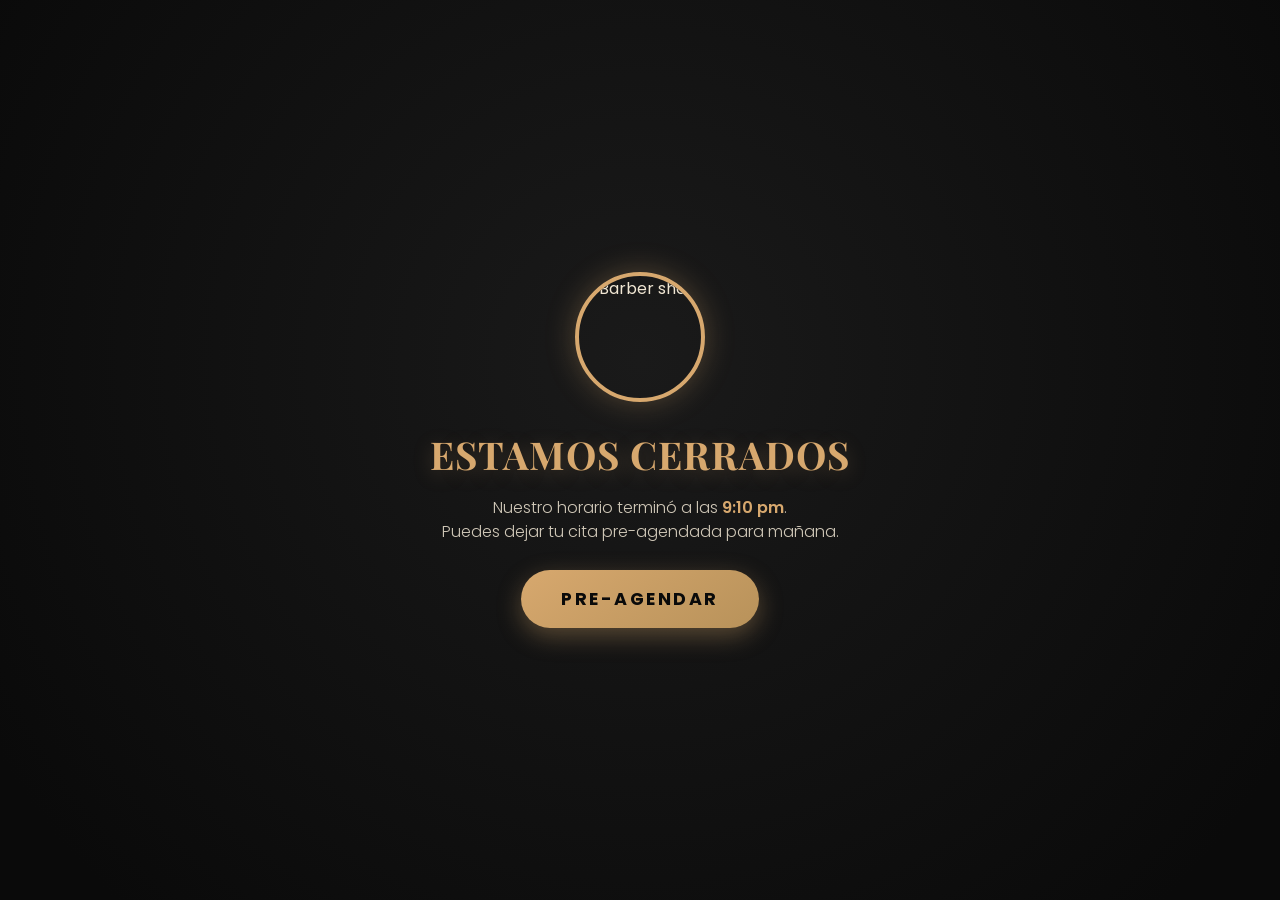
==== commit f965539c: "Update index.html" ====
--- a/index.html
+++ b/index.html
@@ -5,6 +5,18 @@
   <meta name="viewport" content="width=device-width, initial-scale=1.0" />
   <title>Barber Shop | Sain Nt</title>
   <link rel="stylesheet" href="estilo.css" />
+
+  <!-- ============================================================
+       Micro-estilos inline para el estado "minimizado" del overlay.
+       Evita el flash visual cuando JS aplica la clase .minimizado.
+       ============================================================ -->
+  <style>
+    #seguimiento-overlay.minimizado {
+      opacity: 0 !important;
+      visibility: hidden !important;
+      pointer-events: none !important;
+    }
+  </style>
 </head>
 <body>
 
@@ -131,7 +143,7 @@
   </div>
 
   <!-- ============================================================
-       NUEVO: SEGUIMIENTO DE LA CITA (BLOQUEA TODA LA PÁGINA)
+       SEGUIMIENTO DE LA CITA (BLOQUEA TODA LA PÁGINA)
        ============================================================ -->
   <div id="seguimiento-overlay" aria-hidden="true" role="alertdialog" aria-modal="true" aria-live="assertive">
     <div class="seg-card">
@@ -169,6 +181,8 @@
           <button id="btnBuena" class="seg-btn seg-buena" type="button" disabled>Buena</button>
         </div>
         <p class="seg-nota" id="notaCalificar">Podrás calificar cuando llegue la hora de tu cita.</p>
+
+        <!-- El botón "Cancelar cita" se inyecta aquí automáticamente por JS -->
       </div>
 
       <!-- ---------- PASO 3: GRACIAS ---------- -->
@@ -188,6 +202,18 @@
     </div>
   </div>
 
+  <!--
+    Los siguientes elementos se crean dinámicamente por script.js
+    y NO deben declararse aquí para evitar duplicados:
+
+      - #btnCancelarCita              (botón rojo dentro de #pasoCita)
+      - #modal-motivo-overlay         (modal con motivos de cancelación)
+      - #seguimiento-pill             (pill flotante cuando el overlay se minimiza)
+      - #modal-comprobante-overlay    (modal de descarga del PDF)
+      - #lightbox                     (visor de imágenes de la galería)
+      - #bs-toast                     (notificación tipo toast)
+  -->
+
   <script src="script.js"></script>
 </body>
 </html>
--- a/estilo.css
+++ b/estilo.css
@@ -591,19 +591,13 @@
   transform: translateY(0) scale(1);
 }
 
-/* Scrollbar del modal */
-.modal-contenido::-webkit-scrollbar {
-  width: 6px;
-}
+.modal-contenido::-webkit-scrollbar { width: 6px; }
 .modal-contenido::-webkit-scrollbar-thumb {
   background: rgba(215, 168, 110, 0.4);
   border-radius: 10px;
 }
-.modal-contenido::-webkit-scrollbar-track {
-  background: transparent;
-}
-
-/* Foto circular del barbero dentro del modal */
+.modal-contenido::-webkit-scrollbar-track { background: transparent; }
+
 .modal-contenido .imagen-cita {
   width: 100px;
   height: 100px;
@@ -611,7 +605,6 @@
   margin-bottom: 12px;
 }
 
-/* Título del modal */
 .modal-titulo {
   font-family: 'Playfair Display', serif;
   color: #D7A86E;
@@ -630,7 +623,6 @@
   background-clip: text;
 }
 
-/* Texto de WhatsApp del barbero */
 .modal-whats {
   font-size: 0.8rem;
   color: #a08466;
@@ -656,7 +648,6 @@
   font-weight: 600;
 }
 
-/* Botón cerrar */
 .cerrar-modal {
   position: absolute;
   top: 12px;
@@ -683,19 +674,9 @@
   transform: rotate(90deg);
 }
 
-/* Inputs dentro del modal: heredan los estilos de arriba */
-.modal-contenido input {
-  width: 100%;
-  max-width: 100%;
-}
-
-.modal-contenido .label-banner {
-  max-width: 100%;
-}
-
-.modal-contenido #agendarBtn {
-  max-width: 100%;
-}
+.modal-contenido input { width: 100%; max-width: 100%; }
+.modal-contenido .label-banner { max-width: 100%; }
+.modal-contenido #agendarBtn { max-width: 100%; }
 
 /* ============================================================
    PANTALLA DE PRE-AGENDA
@@ -798,6 +779,502 @@
 }
 
 /* ============================================================
+   SEGUIMIENTO DE CITA · OVERLAY BLOQUEANTE
+   ============================================================
+   Mientras este overlay está activo, la página del fondo queda
+   totalmente inutilizable: sin clics, sin scroll, sin foco.
+   ============================================================ */
+
+/* Utilidad general */
+.oculto { display: none !important; }
+
+/* Bloqueo de scroll */
+body.sin-scroll { overflow: hidden; }
+
+/* Bloqueo total del fondo cuando el seguimiento está activo */
+body.bloqueado #contenedor-principal,
+body.bloqueado #button2,
+body.bloqueado #preagenda-overlay {
+  pointer-events: none !important;
+  user-select: none;
+  filter: blur(2px) brightness(0.6);
+  transition: filter 0.3s ease;
+}
+
+/* El overlay */
+#seguimiento-overlay {
+  position: fixed;
+  inset: 0;
+  z-index: 999999;
+  display: none;
+  align-items: center;
+  justify-content: center;
+  padding: 20px;
+  background: rgba(0, 0, 0, 0.88);
+  -webkit-backdrop-filter: blur(8px);
+  backdrop-filter: blur(8px);
+  overflow-y: auto;
+}
+
+#seguimiento-overlay.activo { display: flex; }
+
+/* Tarjeta */
+.seg-card {
+  width: 100%;
+  max-width: 400px;
+  background: linear-gradient(160deg, #1c140e 0%, #0d0907 100%);
+  border: 1px solid rgba(215, 168, 110, 0.3);
+  border-radius: 24px;
+  padding: 26px 22px 24px;
+  text-align: center;
+  box-shadow:
+    0 30px 60px rgba(0, 0, 0, 0.75),
+    0 0 40px rgba(215, 168, 110, 0.12);
+  animation: segEntrada 0.35s cubic-bezier(0.22, 1, 0.36, 1);
+}
+
+@keyframes segEntrada {
+  from { opacity: 0; transform: translateY(30px) scale(0.94); }
+  to   { opacity: 1; transform: translateY(0) scale(1); }
+}
+
+/* Foto */
+.seg-foto {
+  width: 92px;
+  height: 92px;
+  border-radius: 50%;
+  object-fit: cover;
+  display: block;
+  margin: 0 auto 12px;
+  border: 3px solid #D7A86E;
+  box-shadow: 0 0 30px rgba(215, 168, 110, 0.3);
+}
+
+/* Pasos */
+.seg-paso { animation: fadeInUp 0.4s ease; }
+
+/* Títulos */
+.seg-titulo {
+  font-family: 'Playfair Display', serif;
+  color: #D7A86E;
+  font-size: 1.3rem;
+  font-weight: 700;
+  letter-spacing: 0.4px;
+  margin: 6px 0 8px;
+  line-height: 1.25;
+  text-shadow: 0 4px 20px rgba(215, 168, 110, 0.2);
+}
+
+.seg-sub {
+  font-family: 'Poppins', sans-serif;
+  font-size: 0.85rem;
+  font-weight: 300;
+  color: rgba(240, 230, 211, 0.75);
+  margin: 0 0 14px;
+  line-height: 1.45;
+}
+
+.seg-sub strong {
+  color: #D7A86E;
+  font-weight: 600;
+}
+
+/* Pregunta "¿Cómo fue tu experiencia?" */
+.seg-pregunta {
+  font-family: 'Poppins', sans-serif;
+  font-size: 1rem;
+  font-weight: 600;
+  color: #f5e6d3;
+  letter-spacing: 0.3px;
+  margin: 18px 0 10px;
+}
+
+/* Contador grande */
+.seg-contador {
+  font-family: 'Poppins', sans-serif;
+  font-size: 2.4rem;
+  font-weight: 800;
+  letter-spacing: 3px;
+  font-variant-numeric: tabular-nums;
+  color: #D7A86E;
+  margin: 8px 0 4px;
+  text-shadow: 0 4px 20px rgba(215, 168, 110, 0.35);
+  line-height: 1.1;
+}
+
+/* Nota pequeña */
+.seg-nota {
+  font-family: 'Poppins', sans-serif;
+  font-size: 0.75rem;
+  font-weight: 300;
+  color: #8a755a;
+  letter-spacing: 0.2px;
+  margin: 4px 0 16px;
+  line-height: 1.4;
+}
+
+/* Fila de botones */
+.seg-botones {
+  display: flex;
+  gap: 12px;
+  justify-content: center;
+  margin-top: 12px;
+}
+
+/* Botones */
+.seg-btn {
+  flex: 1;
+  border: none;
+  border-radius: 50px;
+  padding: 13px 16px;
+  font-family: 'Poppins', sans-serif;
+  font-size: 0.95rem;
+  font-weight: 700;
+  letter-spacing: 1px;
+  text-transform: uppercase;
+  color: #fff;
+  cursor: pointer;
+  transition: transform 0.15s ease, filter 0.15s ease, box-shadow 0.2s ease, opacity 0.2s ease;
+}
+
+.seg-btn:hover:not(:disabled) {
+  transform: translateY(-2px);
+  filter: brightness(1.08);
+}
+
+.seg-btn:active:not(:disabled) {
+  transform: translateY(0) scale(0.97);
+}
+
+.seg-btn:disabled {
+  opacity: 0.4;
+  cursor: not-allowed;
+  filter: grayscale(0.35);
+  box-shadow: none;
+}
+
+/* Colores por acción */
+.seg-si,
+.seg-buena {
+  background: linear-gradient(145deg, #25d366, #1eab52);
+  color: #062b13;
+  box-shadow: 0 8px 22px rgba(37, 211, 102, 0.35);
+}
+
+.seg-no {
+  background: linear-gradient(145deg, #D7A86E, #b8925a);
+  color: #0a0a0a;
+  box-shadow: 0 8px 22px rgba(215, 168, 110, 0.35);
+}
+
+.seg-mala {
+  background: linear-gradient(145deg, #e04b4b, #b83232);
+  color: #fff;
+  box-shadow: 0 8px 22px rgba(224, 75, 75, 0.35);
+}
+
+/* Enlace manual a WhatsApp (fallback) */
+.seg-link {
+  display: inline-block;
+  margin: 6px 0 14px;
+  font-family: 'Poppins', sans-serif;
+  font-size: 0.8rem;
+  font-weight: 500;
+  color: #D7A86E;
+  text-decoration: underline;
+  letter-spacing: 0.3px;
+}
+
+.seg-link:hover { color: #f5e6d3; }
+
+/* ============================================================
+   NUEVO · BOTÓN "CANCELAR CITA" (dentro de #pasoCita)
+   ============================================================
+   Lo inyecta dinámicamente el JS cuando el usuario llega al
+   paso 2 del seguimiento (cita confirmada).
+   ============================================================ */
+#btnCancelarCita {
+  display: block;
+  margin: 22px auto 4px;
+  padding: 12px 22px;
+  background: transparent;
+  color: #ef4444;
+  border: 1.5px solid #ef4444;
+  border-radius: 10px;
+  font-family: 'Poppins', sans-serif;
+  font-size: 0.95rem;
+  font-weight: 700;
+  letter-spacing: 0.4px;
+  cursor: pointer;
+  transition: background 0.2s ease, color 0.2s ease, transform 0.15s ease, box-shadow 0.2s ease;
+  -webkit-tap-highlight-color: transparent;
+}
+
+#btnCancelarCita:hover {
+  background: #ef4444;
+  color: #fff;
+  box-shadow: 0 8px 22px rgba(239, 68, 68, 0.35);
+}
+
+#btnCancelarCita:active {
+  transform: scale(0.97);
+}
+
+/* ============================================================
+   NUEVO · MODAL DE MOTIVOS DE CANCELACIÓN
+   ============================================================
+   Se inyecta al pulsar #btnCancelarCita. Mientras está abierto,
+   el overlay de seguimiento se minimiza y queda solo la pill.
+   ============================================================ */
+#modal-motivo-overlay {
+  position: fixed;
+  inset: 0;
+  z-index: 11000;
+  display: flex;
+  align-items: center;
+  justify-content: center;
+  padding: 20px;
+  background: rgba(0, 0, 0, 0.78);
+  -webkit-backdrop-filter: blur(6px);
+  backdrop-filter: blur(6px);
+  opacity: 0;
+  visibility: hidden;
+  transition: opacity 0.3s ease, visibility 0.3s ease;
+  font-family: 'Poppins', sans-serif;
+}
+
+#modal-motivo-overlay.activo {
+  opacity: 1;
+  visibility: visible;
+}
+
+.modal-motivo {
+  width: 100%;
+  max-width: 420px;
+  background: linear-gradient(160deg, #1c140e 0%, #0d0907 100%);
+  border: 1px solid rgba(215, 168, 110, 0.25);
+  border-radius: 20px;
+  padding: 26px 22px 20px;
+  text-align: center;
+  box-shadow: 0 25px 60px rgba(0, 0, 0, 0.6), 0 0 40px rgba(215, 168, 110, 0.08);
+  color: #f0e6d3;
+  transform: scale(0.85) translateY(20px);
+  transition: transform 0.35s cubic-bezier(0.2, 0.9, 0.3, 1.2);
+}
+
+#modal-motivo-overlay.activo .modal-motivo {
+  transform: scale(1) translateY(0);
+}
+
+.modal-motivo .icono-motivo {
+  width: 64px;
+  height: 64px;
+  margin: 0 auto 14px;
+  display: flex;
+  align-items: center;
+  justify-content: center;
+  border-radius: 50%;
+  background: linear-gradient(135deg, #fecaca, #ef4444);
+  font-size: 1.8rem;
+  box-shadow: 0 8px 22px rgba(239, 68, 68, 0.35);
+}
+
+.modal-motivo h2 {
+  margin: 0 0 6px;
+  font-family: 'Playfair Display', serif;
+  font-size: 1.25rem;
+  font-weight: 700;
+  color: #D7A86E;
+  letter-spacing: 0.4px;
+  text-shadow: 0 4px 20px rgba(215, 168, 110, 0.2);
+}
+
+.modal-motivo p {
+  margin: 0 0 18px;
+  font-size: 0.85rem;
+  color: rgba(240, 230, 211, 0.7);
+  line-height: 1.5;
+}
+
+.modal-motivo .opciones {
+  display: flex;
+  flex-direction: column;
+  gap: 8px;
+  margin-bottom: 14px;
+}
+
+.modal-motivo .opcion {
+  padding: 13px 16px;
+  border-radius: 10px;
+  border: 1.5px solid rgba(215, 168, 110, 0.25);
+  background: rgba(255, 255, 255, 0.04);
+  color: #f0e6d3;
+  font-family: 'Poppins', sans-serif;
+  font-size: 0.95rem;
+  font-weight: 600;
+  cursor: pointer;
+  text-align: left;
+  transition: all 0.18s ease;
+  -webkit-tap-highlight-color: transparent;
+}
+
+.modal-motivo .opcion:hover {
+  border-color: #ef4444;
+  background: rgba(239, 68, 68, 0.12);
+  color: #fecaca;
+}
+
+.modal-motivo .opcion.seleccionada {
+  border-color: #ef4444;
+  background: rgba(239, 68, 68, 0.2);
+  color: #fff;
+  box-shadow: 0 0 0 1px rgba(239, 68, 68, 0.4) inset;
+}
+
+.modal-motivo input[type="text"] {
+  width: 100%;
+  padding: 12px 14px;
+  border-radius: 10px;
+  border: 1.5px solid rgba(215, 168, 110, 0.25);
+  background: rgba(255, 255, 255, 0.06);
+  color: #f0e6d3;
+  font-family: 'Poppins', sans-serif;
+  font-size: 0.95rem;
+  margin-bottom: 14px;
+  outline: none;
+  transition: border-color 0.18s ease, background 0.18s ease;
+  box-sizing: border-box;
+}
+
+.modal-motivo input[type="text"]::placeholder {
+  color: rgba(240, 230, 211, 0.4);
+}
+
+.modal-motivo input[type="text"]:focus {
+  border-color: #ef4444;
+  background: rgba(255, 255, 255, 0.1);
+}
+
+.modal-motivo .acciones {
+  display: flex;
+  gap: 10px;
+}
+
+.modal-motivo .acciones button {
+  flex: 1;
+  padding: 12px 16px;
+  border: none;
+  border-radius: 10px;
+  font-family: 'Poppins', sans-serif;
+  font-size: 0.95rem;
+  font-weight: 700;
+  letter-spacing: 0.4px;
+  cursor: pointer;
+  transition: transform 0.15s ease, filter 0.2s ease, background 0.2s ease;
+  -webkit-tap-highlight-color: transparent;
+}
+
+.modal-motivo .btn-volver {
+  background: rgba(255, 255, 255, 0.08);
+  color: #f0e6d3;
+  border: 1px solid rgba(215, 168, 110, 0.25);
+}
+
+.modal-motivo .btn-volver:hover {
+  background: rgba(255, 255, 255, 0.14);
+}
+
+.modal-motivo .btn-confirmar {
+  background: linear-gradient(135deg, #dc2626, #ef4444);
+  color: #ffffff;
+  box-shadow: 0 6px 16px rgba(220, 38, 38, 0.35);
+}
+
+.modal-motivo .btn-confirmar:hover:not(:disabled) {
+  filter: brightness(1.1);
+}
+
+.modal-motivo .btn-confirmar:disabled {
+  opacity: 0.45;
+  cursor: not-allowed;
+  filter: none;
+  box-shadow: none;
+}
+
+.modal-motivo .btn-confirmar:active:not(:disabled) {
+  transform: scale(0.97);
+}
+
+.modal-motivo .oculto { display: none !important; }
+
+/* ============================================================
+   NUEVO · OVERLAY MINIMIZADO + PILL FLOTANTE
+   ============================================================
+   Cuando el usuario pulsa "Cancelar cita", el overlay del
+   seguimiento se oculta (con .minimizado) y en su lugar aparece
+   una pill flotante recordatoria. Al hacer clic en ella, el
+   overlay se restaura.
+   ============================================================ */
+
+#seguimiento-overlay.minimizado {
+  opacity: 0 !important;
+  visibility: hidden !important;
+  pointer-events: none !important;
+}
+
+#seguimiento-pill {
+  position: fixed;
+  top: 14px;
+  left: 50%;
+  transform: translateX(-50%) translateY(-20px);
+  z-index: 10900;
+  display: flex;
+  align-items: center;
+  gap: 8px;
+  padding: 10px 18px;
+  border-radius: 30px;
+  background: #111827;
+  color: #fff;
+  font-family: 'Poppins', sans-serif;
+  font-size: 0.85rem;
+  font-weight: 600;
+  letter-spacing: 0.3px;
+  box-shadow: 0 8px 24px rgba(0, 0, 0, 0.45);
+  opacity: 0;
+  pointer-events: none;
+  transition: opacity 0.25s ease, transform 0.35s ease, filter 0.2s ease;
+  cursor: pointer;
+  user-select: none;
+  -webkit-tap-highlight-color: transparent;
+  max-width: 92vw;
+  white-space: nowrap;
+}
+
+#seguimiento-pill.visible {
+  opacity: 1;
+  transform: translateX(-50%) translateY(0);
+  pointer-events: auto;
+}
+
+#seguimiento-pill:hover {
+  filter: brightness(1.15);
+}
+
+#seguimiento-pill .pill-dot {
+  flex-shrink: 0;
+  width: 8px;
+  height: 8px;
+  border-radius: 50%;
+  background: #ef4444;
+  animation: pillDotPulse 1.4s ease-in-out infinite;
+}
+
+@keyframes pillDotPulse {
+  0%, 100% { opacity: 1; transform: scale(1); }
+  50%      { opacity: 0.5; transform: scale(0.7); }
+}
+
+/* ============================================================
    RESPONSIVE · Móviles muy pequeños (≤ 375px)
    ============================================================ */
 @media (max-width: 375px) {
@@ -818,6 +1295,25 @@
   .modal-titulo { font-size: 1.1rem; }
   .modal-whats { font-size: 0.72rem; padding: 5px 10px; }
   .cerrar-modal { width: 32px; height: 32px; font-size: 19px; top: 8px; right: 10px; }
+
+  /* Seguimiento */
+  #seguimiento-overlay { padding: 12px; }
+  .seg-card { padding: 20px 16px 18px; border-radius: 20px; }
+  .seg-foto { width: 74px; height: 74px; }
+  .seg-titulo { font-size: 1.1rem; }
+  .seg-sub { font-size: 0.78rem; }
+  .seg-contador { font-size: 2rem; letter-spacing: 2px; }
+  .seg-btn { padding: 11px 10px; font-size: 0.82rem; letter-spacing: 0.5px; }
+  .seg-pregunta { font-size: 0.9rem; }
+
+  /* Nuevos */
+  #btnCancelarCita { padding: 10px 18px; font-size: 0.85rem; margin: 18px auto 4px; }
+  .modal-motivo { padding: 22px 16px 18px; }
+  .modal-motivo h2 { font-size: 1.1rem; }
+  .modal-motivo p { font-size: 0.78rem; }
+  .modal-motivo .opcion { padding: 11px 14px; font-size: 0.85rem; }
+  .modal-motivo .acciones button { padding: 11px 12px; font-size: 0.85rem; }
+  #seguimiento-pill { font-size: 0.75rem; padding: 8px 14px; top: 10px; }
 }
 
 /* ============================================================
@@ -900,6 +1396,25 @@
   .modal-contenido .imagen-cita { width: 60px; height: 60px; margin-bottom: 6px; }
   .modal-titulo { font-size: 1rem; margin-bottom: 4px; }
   .modal-whats { margin-bottom: 12px; font-size: 0.72rem; }
+
+  /* Seguimiento en landscape */
+  #seguimiento-overlay { padding: 10px; align-items: flex-start; }
+  .seg-card { max-width: 460px; padding: 16px 20px; }
+  .seg-foto { width: 60px; height: 60px; margin-bottom: 6px; }
+  .seg-titulo { font-size: 1.05rem; margin: 4px 0 6px; }
+  .seg-sub { font-size: 0.78rem; margin-bottom: 8px; }
+  .seg-contador { font-size: 1.8rem; margin: 4px 0 2px; }
+  .seg-nota { margin: 2px 0 10px; }
+  .seg-btn { padding: 9px 12px; font-size: 0.85rem; }
+
+  /* Nuevos */
+  #btnCancelarCita { padding: 8px 16px; font-size: 0.78rem; margin: 10px auto 2px; }
+  .modal-motivo { max-width: 460px; padding: 18px 20px 16px; }
+  .modal-motivo .icono-motivo { width: 50px; height: 50px; font-size: 1.4rem; margin-bottom: 10px; }
+  .modal-motivo h2 { font-size: 1.05rem; }
+  .modal-motivo p { font-size: 0.78rem; margin-bottom: 12px; }
+  .modal-motivo .opcion { padding: 9px 12px; font-size: 0.82rem; }
+  #seguimiento-pill { top: 8px; font-size: 0.75rem; padding: 7px 12px; }
 }
 
 /* ============================================================
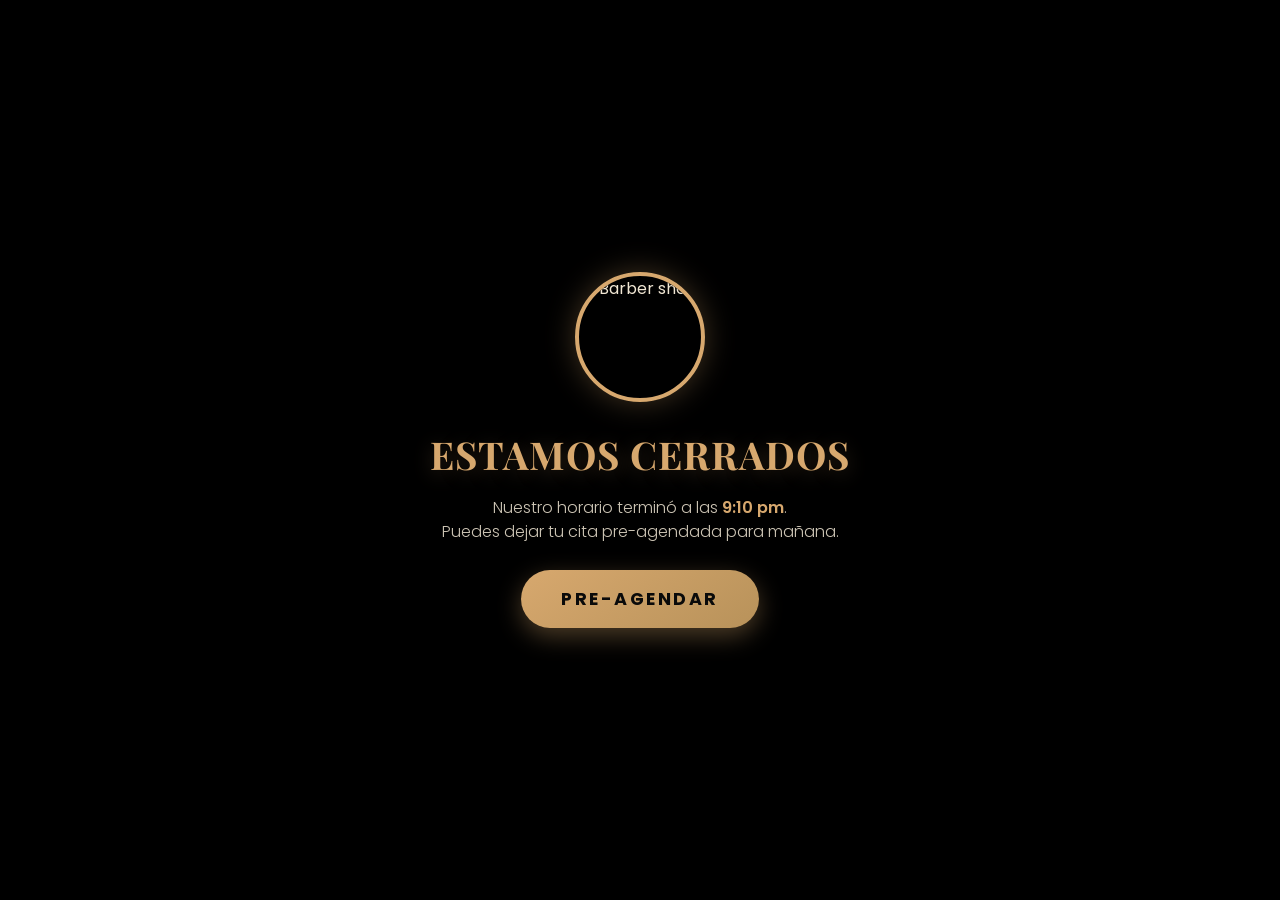
==== commit 20e7b509: "Update index.html" ====
--- a/index.html
+++ b/index.html
@@ -3,7 +3,7 @@
 <head>
   <meta charset="UTF-8" />
   <meta name="viewport" content="width=device-width, initial-scale=1.0" />
-  <title>Barber Shop | Sain Nt</title>
+  <title>Barber Shop</title>
   <link rel="stylesheet" href="estilo.css" />
 
   <!-- ============================================================
@@ -86,7 +86,7 @@
 
     <!-- ==================== GALERÍA DE FOTOS ==================== -->
     <div id="galeria-container">
-      <h2 class="galeria-titulo">📸 Fotos de nuestros cortes</h2>
+      <h2 class="galeria-titulo">📸 Fotos de nuestros Local</h2>
       <div class="galeria-grid">
 
         <img src="https://www.dropbox.com/scl/fi/rebb2rkv8m1qwoywlo11x/Corte1.jpg?rlkey=35dyonvdhmhlpkt315h1ktj0w&st=x33bgt6k&raw=1" alt="Corte 1" class="galeria-foto" />
--- a/estilo.css
+++ b/estilo.css
@@ -18,8 +18,7 @@
 body {
   min-height: 100vh;
   font-family: 'Poppins', 'Inter', -apple-system, BlinkMacSystemFont, 'Segoe UI', Roboto, sans-serif;
-  background: #0a0a0a;
-  background-image: radial-gradient(circle at top, #2a2118 0%, #0d0d0d 60%, #000 100%);
+  background: #000;
   color: #f5e6d3;
   padding: 40px 20px;
   display: flex;
@@ -692,8 +691,7 @@
   text-align: center;
   gap: 16px;
   padding: 24px;
-  background: #0a0a0a;
-  background-image: radial-gradient(circle at 50% 40%, #1a1a1a 0%, #0a0a0a 90%);
+  background: #000;
   color: #f0e6d3;
   overflow-y: auto;
 }
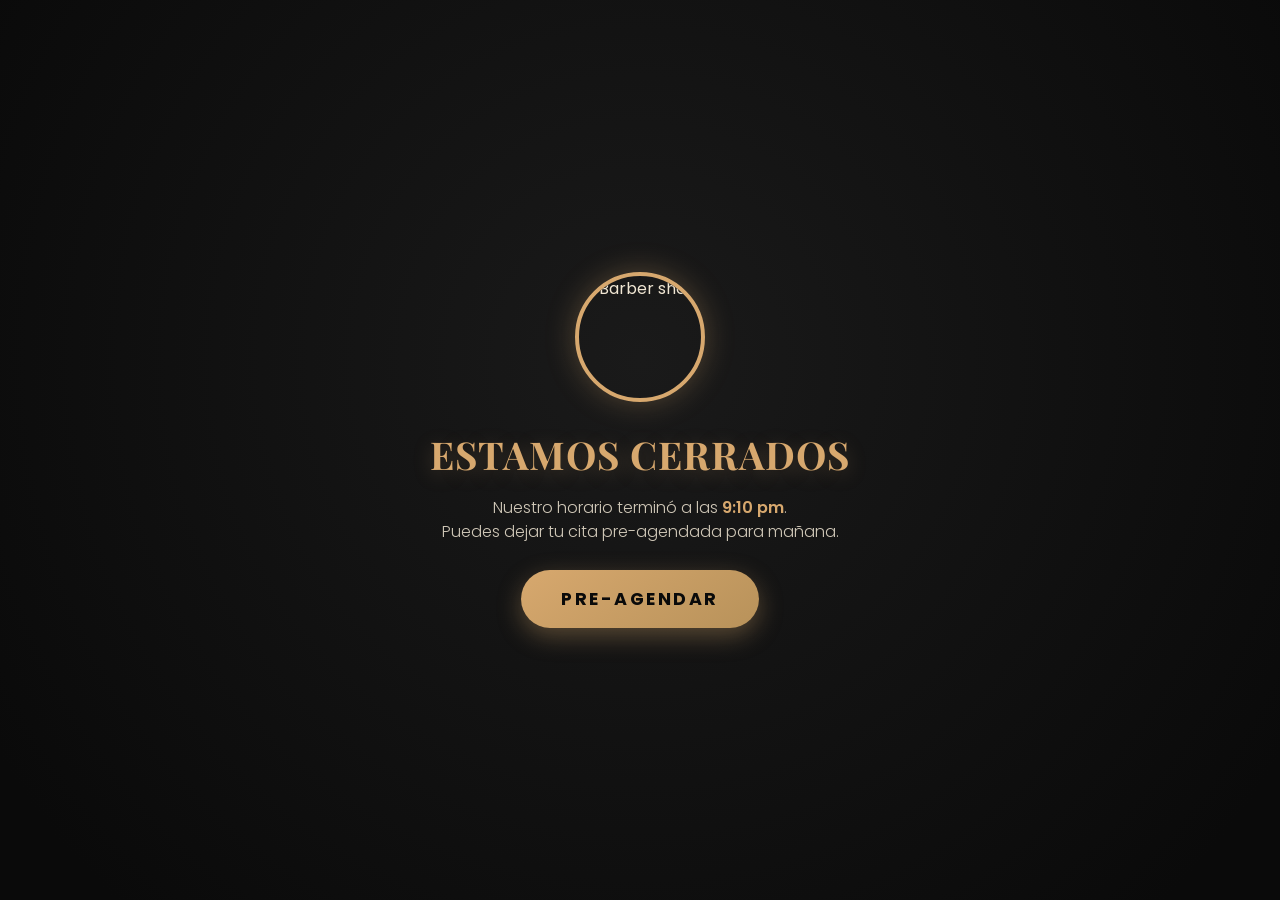
==== commit e4035c5b: "Add files via upload" ====
--- a/index.html
+++ b/index.html
@@ -3,7 +3,7 @@
 <head>
   <meta charset="UTF-8" />
   <meta name="viewport" content="width=device-width, initial-scale=1.0" />
-  <title>Barber Shop</title>
+  <title>Barber Shop | Sain Nt</title>
   <link rel="stylesheet" href="estilo.css" />
 
   <!-- ============================================================
@@ -86,7 +86,7 @@
 
     <!-- ==================== GALERÍA DE FOTOS ==================== -->
     <div id="galeria-container">
-      <h2 class="galeria-titulo">📸 Fotos de nuestros Local</h2>
+      <h2 class="galeria-titulo">📸 Fotos de nuestros cortes</h2>
       <div class="galeria-grid">
 
         <img src="https://www.dropbox.com/scl/fi/rebb2rkv8m1qwoywlo11x/Corte1.jpg?rlkey=35dyonvdhmhlpkt315h1ktj0w&st=x33bgt6k&raw=1" alt="Corte 1" class="galeria-foto" />
@@ -216,4 +216,4 @@
 
   <script src="script.js"></script>
 </body>
-</html>
+</html>
--- a/estilo.css
+++ b/estilo.css
@@ -18,7 +18,8 @@
 body {
   min-height: 100vh;
   font-family: 'Poppins', 'Inter', -apple-system, BlinkMacSystemFont, 'Segoe UI', Roboto, sans-serif;
-  background: #000;
+  background: #0a0a0a;
+  background-image: radial-gradient(circle at top, #2a2118 0%, #0d0d0d 60%, #000 100%);
   color: #f5e6d3;
   padding: 40px 20px;
   display: flex;
@@ -691,7 +692,8 @@
   text-align: center;
   gap: 16px;
   padding: 24px;
-  background: #000;
+  background: #0a0a0a;
+  background-image: radial-gradient(circle at 50% 40%, #1a1a1a 0%, #0a0a0a 90%);
   color: #f0e6d3;
   overflow-y: auto;
 }
